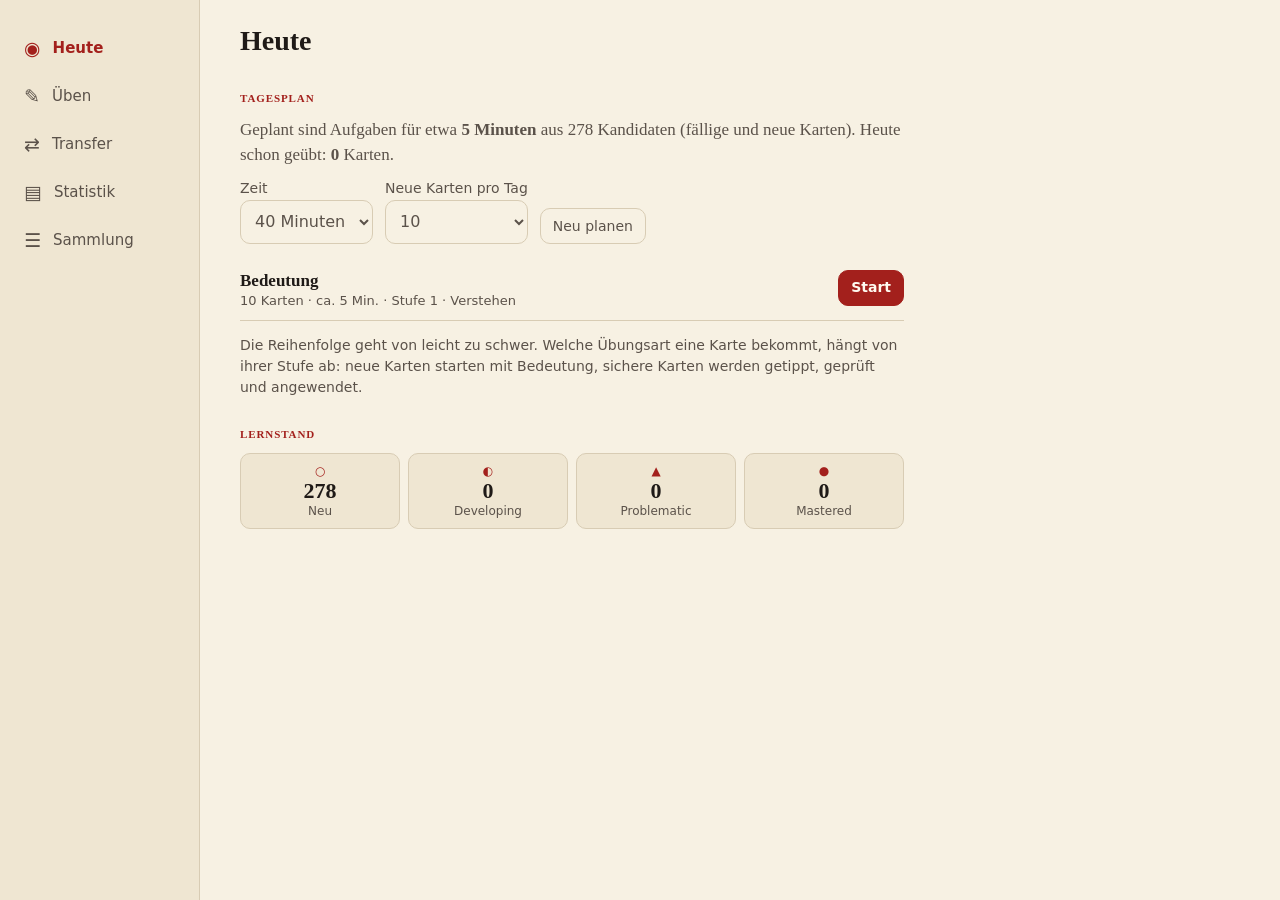
==== index.html @ 661357b9 "Schritt 3: Grundgerüst, Navigation, Tagesplan und Übungen Stufe 1 bis 4 Co-Authored-By: Claude Opus " ====
<!doctype html>
<html lang="de">
<head>
  <meta charset="utf-8">
  <meta name="viewport" content="width=device-width, initial-scale=1, viewport-fit=cover">
  <meta name="color-scheme" content="light dark">
  <meta name="apple-mobile-web-app-capable" content="yes">
  <meta name="apple-mobile-web-app-title" content="Word Bank">
  <title>Word Bank Trainer</title>
  <link rel="stylesheet" href="css/tokens.css">
  <link rel="stylesheet" href="css/base.css">
  <link rel="stylesheet" href="css/components.css">
  <script type="module" src="js/main.js"></script>
</head>
<body>
  <nav id="tabs" aria-label="Bereiche"></nav>
  <main id="view"><p class="hint">Lade …</p></main>
</body>
</html>
---- css/tokens.css ----
/* Farben und Maße. Hell: Papier und Tinte; dunkel nach Systemeinstellung. */
:root {
  --paper: #f7f1e3;
  --paper-2: #efe6d2;
  --ink: #1f1a17;
  --ink-2: #5b524a;
  --line: #d8ccb4;
  --accent: #a3201c;
  --accent-ink: #fffaf0;
  --good: #2f6b3a;
  --good-bg: #e3eedb;
  --bad: #a3201c;
  --bad-bg: #f6dcd6;
  --mark: #f3dc9a;

  --serif: "Iowan Old Style", "Palatino Linotype", Palatino, Georgia, "Times New Roman", serif;
  --sans: -apple-system, BlinkMacSystemFont, "Segoe UI", system-ui, sans-serif;

  --radius: 10px;
  --gutter: 16px;
  --nav-h: 58px;
  --tap: 44px;
}

@media (prefers-color-scheme: dark) {
  :root {
    --paper: #1b1815;
    --paper-2: #262220;
    --ink: #ece4d4;
    --ink-2: #b0a593;
    --line: #3d3631;
    --accent: #e0645a;
    --accent-ink: #1b1815;
    --good: #8fc79a;
    --good-bg: #213326;
    --bad: #f0857b;
    --bad-bg: #3a2220;
    --mark: #5a4a1e;
  }
}
---- css/base.css ----
/* Grundlayout: Inhalt mittig, Reiterleiste unten; auf breiten Bildschirmen links. */
*, *::before, *::after { box-sizing: border-box; }

html { -webkit-text-size-adjust: 100%; }

body {
  margin: 0;
  background: var(--paper);
  color: var(--ink);
  font: 17px/1.5 var(--serif);
  min-height: 100vh;
}

main {
  max-width: 680px;
  margin: 0 auto;
  padding: calc(env(safe-area-inset-top) + 12px) var(--gutter) calc(var(--nav-h) + env(safe-area-inset-bottom) + 24px);
}

h1 { font-size: 28px; margin: 8px 0 12px; font-weight: 600; }
h2 { font-size: 15px; margin: 24px 0 8px; font-variant: small-caps; letter-spacing: .06em; color: var(--accent); font-weight: 600; text-transform: lowercase; }

button, select, input, textarea { font: inherit; color: inherit; }

#tabs {
  position: fixed;
  left: 0; right: 0; bottom: 0;
  display: flex;
  background: var(--paper-2);
  border-top: 1px solid var(--line);
  padding-bottom: env(safe-area-inset-bottom);
  z-index: 10;
}
#tabs a {
  flex: 1;
  min-height: var(--nav-h);
  display: flex; flex-direction: column; align-items: center; justify-content: center; gap: 2px;
  color: var(--ink-2);
  text-decoration: none;
  font: 11px/1.2 var(--sans);
}
#tabs a .ico { font-size: 19px; line-height: 1; }
#tabs a[aria-current="page"] { color: var(--accent); font-weight: 600; }

@media (min-width: 900px) {
  body { display: grid; grid-template-columns: 200px 1fr; }
  #tabs {
    position: sticky; top: 0; height: 100vh;
    flex-direction: column; justify-content: flex-start;
    border-top: 0; border-right: 1px solid var(--line);
    padding: 24px 0;
  }
  #tabs a { flex: 0 0 auto; flex-direction: row; justify-content: flex-start; gap: 12px; padding: 0 24px; font-size: 15px; min-height: 48px; }
  main { padding-bottom: 48px; margin: 0; width: 100%; max-width: 720px; padding-left: 40px; }
}
---- css/components.css ----
/* Bausteine: Karten, Knöpfe, Optionen, Eingaben, Rückmeldungen, Tagesplan. */

button {
  min-height: var(--tap);
  padding: 8px 16px;
  border: 1px solid var(--line);
  border-radius: var(--radius);
  background: var(--paper);
  cursor: pointer;
  font-family: var(--sans);
  font-size: 15px;
}
button:disabled { opacity: .5; cursor: default; }
button.primary { background: var(--accent); border-color: var(--accent); color: var(--accent-ink); font-weight: 600; }
button.small { min-height: 36px; padding: 6px 12px; font-size: 14px; }
button:focus-visible, a:focus-visible, select:focus-visible, input:focus-visible, textarea:focus-visible, .flip:focus-visible {
  outline: 2px solid var(--accent); outline-offset: 2px;
}

select, input[type="text"], textarea {
  min-height: var(--tap);
  border: 1px solid var(--line);
  border-radius: var(--radius);
  background: var(--paper);
  padding: 8px 10px;
  font-size: 16px; /* verhindert das Zoomen in iOS */
}
textarea { width: 100%; min-height: 120px; resize: vertical; margin: 8px 0; }

.btnrow { display: flex; gap: 8px; flex-wrap: wrap; margin-top: 12px; }
.btnrow > button { flex: 1 1 auto; }

.controls { display: flex; flex-wrap: wrap; gap: 12px; align-items: flex-end; margin: 12px 0; font: 14px var(--sans); color: var(--ink-2); }
.controls label { display: flex; flex-direction: column; gap: 4px; }

.card {
  background: var(--paper-2);
  border: 1px solid var(--line);
  border-radius: var(--radius);
  padding: 16px;
  margin: 8px 0;
}
.card.flip { cursor: pointer; display: block; }

.chip {
  display: inline-block;
  font: 600 12px/1.4 var(--sans);
  font-variant: small-caps;
  letter-spacing: .06em;
  text-transform: lowercase;
  color: var(--accent);
}
.tag { display: inline-block; font: 13px var(--sans); color: var(--ink-2); border: 1px solid var(--line); border-radius: 999px; padding: 2px 10px; }

.term { font-size: 28px; font-weight: 600; margin: 6px 0; }
.term.small { font-size: 22px; }
.de { font-size: 19px; margin: 6px 0; }
.prompt { color: var(--ink-2); margin: 6px 0; }
.sentence { font-size: 19px; margin: 10px 0; }
.note { font: 14px/1.5 var(--sans); color: var(--ink-2); border-left: 3px solid var(--line); padding-left: 10px; }
.own { white-space: pre-wrap; }
.hint { font: 14px/1.5 var(--sans); color: var(--ink-2); }
.progress { font: 13px var(--sans); color: var(--ink-2); margin: 0 0 4px; }

.blank { display: inline-block; width: 4.5em; border-bottom: 2px solid var(--ink); vertical-align: baseline; margin: 0 2px; }
mark { background: var(--mark); color: inherit; padding: 0 3px; border-radius: 3px; }

.opts { display: grid; gap: 8px; margin: 12px 0; }
.opt { display: flex; gap: 12px; align-items: center; text-align: left; font-family: var(--serif); font-size: 17px; }
.opt .k { font: 600 12px var(--sans); color: var(--ink-2); border: 1px solid var(--line); border-radius: 6px; min-width: 22px; text-align: center; }
.opt.good { background: var(--good-bg); border-color: var(--good); opacity: 1; }
.opt.bad { background: var(--bad-bg); border-color: var(--bad); opacity: 1; }

.answer { display: flex; gap: 8px; align-items: center; flex-wrap: wrap; margin: 12px 0; }
.answer input { flex: 1 1 160px; }

.feedback { border-radius: var(--radius); padding: 10px 12px; margin: 12px 0; font: 15px/1.5 var(--sans); }
.feedback.good { background: var(--good-bg); color: var(--good); }
.feedback.bad { background: var(--bad-bg); color: var(--bad); }

.msg { font: 14px var(--sans); color: var(--ink-2); min-height: 1em; }
.msg.ok { color: var(--good); }
.msg.err { color: var(--bad); }

.summary { background: var(--paper-2); border: 1px solid var(--line); border-radius: var(--radius); padding: 16px; }

.easyrow { margin-top: 24px; text-align: center; }
.easyrow button { border: 0; background: none; color: var(--ink-2); font-size: 13px; text-decoration: underline; min-height: 36px; }

.sessionbar { display: flex; align-items: center; justify-content: space-between; gap: 12px; }

.lvl { margin-top: 16px; }
.modes { display: flex; flex-wrap: wrap; gap: 8px; }
.mode.on { background: var(--ink); color: var(--paper); border-color: var(--ink); }

.block { display: flex; align-items: center; justify-content: space-between; gap: 12px; padding: 12px 0; border-bottom: 1px solid var(--line); }
.block .meta { display: flex; flex-direction: column; }
.block .meta span { font: 13px var(--sans); color: var(--ink-2); }

.tiles { display: grid; grid-template-columns: repeat(4, 1fr); gap: 8px; }
.tile { background: var(--paper-2); border: 1px solid var(--line); border-radius: var(--radius); padding: 10px 6px; display: flex; flex-direction: column; align-items: center; font: 12px var(--sans); color: var(--ink-2); }
.tile strong { font: 600 22px var(--serif); color: var(--ink); }
.tile .sym { color: var(--accent); }
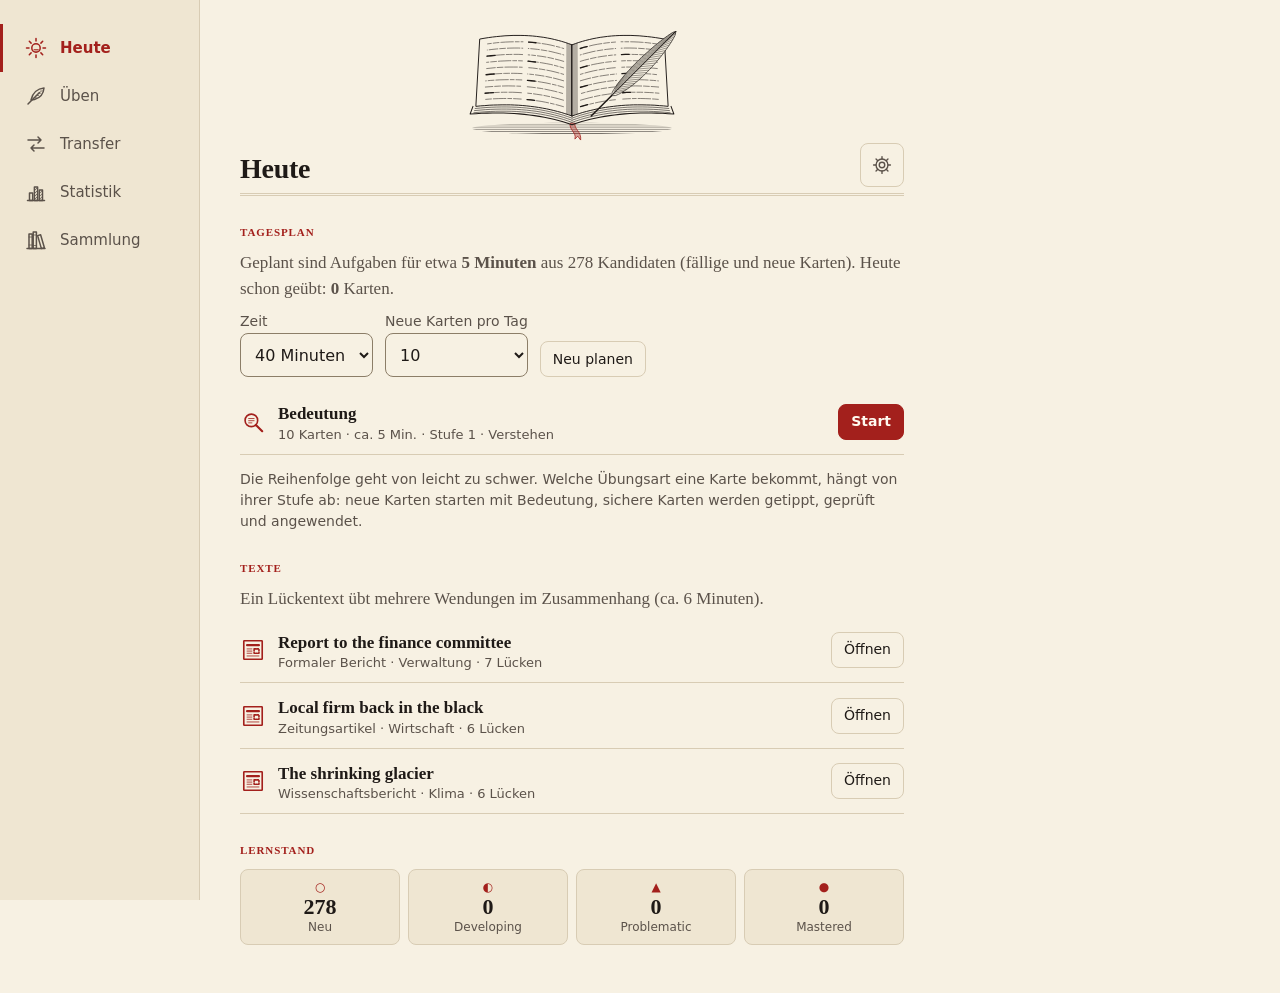
==== commit 972f47ad: "Schritt 7: Design „Wörterbuch“ und iPhone-Feinschliff Co-Authored-By: Claude Opus 5.5 <noreply@anthr" ====
--- a/index.html
+++ b/index.html
@@ -4,7 +4,10 @@
   <meta charset="utf-8">
   <meta name="viewport" content="width=device-width, initial-scale=1, viewport-fit=cover">
   <meta name="color-scheme" content="light dark">
+  <meta name="theme-color" content="#f7f1e3" media="(prefers-color-scheme: light)">
+  <meta name="theme-color" content="#1b1815" media="(prefers-color-scheme: dark)">
   <meta name="apple-mobile-web-app-capable" content="yes">
+  <meta name="apple-mobile-web-app-status-bar-style" content="default">
   <meta name="apple-mobile-web-app-title" content="Word Bank">
   <title>Word Bank Trainer</title>
   <link rel="stylesheet" href="css/tokens.css">
--- a/css/tokens.css
+++ b/css/tokens.css
@@ -1,10 +1,13 @@
-/* Farben und Maße. Hell: Papier und Tinte; dunkel nach Systemeinstellung. */
+/* Farben und Maße im Stil „Wörterbuch“: cremefarbenes Papier, Tintenschwarz, rote Akzente.
+   Dunkel nach Systemeinstellung. Alle Textfarben erreichen auf beiden Papiertönen mindestens 4,5:1,
+   --field (Ränder von Eingabefeldern) mindestens 3:1. */
 :root {
   --paper: #f7f1e3;
   --paper-2: #efe6d2;
   --ink: #1f1a17;
   --ink-2: #5b524a;
   --line: #d8ccb4;
+  --field: #8c7e68;
   --accent: #a3201c;
   --accent-ink: #fffaf0;
   --good: #2f6b3a;
@@ -12,14 +15,17 @@
   --bad: #a3201c;
   --bad-bg: #f6dcd6;
   --mark: #f3dc9a;
+  --press: rgba(31, 26, 23, .07);
 
   --serif: "Iowan Old Style", "Palatino Linotype", Palatino, Georgia, "Times New Roman", serif;
   --sans: -apple-system, BlinkMacSystemFont, "Segoe UI", system-ui, sans-serif;
 
-  --radius: 10px;
+  --radius: 8px;
   --gutter: 16px;
   --nav-h: 58px;
   --tap: 44px;
+
+  color-scheme: light;
 }
 
 @media (prefers-color-scheme: dark) {
@@ -29,6 +35,7 @@
     --ink: #ece4d4;
     --ink-2: #b0a593;
     --line: #3d3631;
+    --field: #776b5d;
     --accent: #e0645a;
     --accent-ink: #1b1815;
     --good: #8fc79a;
@@ -36,5 +43,8 @@
     --bad: #f0857b;
     --bad-bg: #3a2220;
     --mark: #5a4a1e;
+    --press: rgba(236, 228, 212, .08);
+
+    color-scheme: dark;
   }
 }
--- a/css/base.css
+++ b/css/base.css
@@ -1,35 +1,57 @@
 /* Grundlayout: Inhalt mittig, Reiterleiste unten; auf breiten Bildschirmen links. */
 *, *::before, *::after { box-sizing: border-box; }
 
-html { -webkit-text-size-adjust: 100%; }
+html {
+  -webkit-text-size-adjust: 100%;
+  text-size-adjust: 100%;
+  -webkit-tap-highlight-color: transparent;
+  background: var(--paper); /* auch beim Überscrollen auf dem iPhone */
+}
 
 body {
   margin: 0;
   background: var(--paper);
   color: var(--ink);
   font: 17px/1.5 var(--serif);
+  font-variant-numeric: oldstyle-nums;
   min-height: 100vh;
+  min-height: 100dvh;
 }
 
 main {
   max-width: 680px;
   margin: 0 auto;
-  padding: calc(env(safe-area-inset-top) + 12px) var(--gutter) calc(var(--nav-h) + env(safe-area-inset-bottom) + 24px);
+  padding-top: calc(env(safe-area-inset-top) + 12px);
+  padding-right: max(var(--gutter), env(safe-area-inset-right));
+  padding-bottom: calc(var(--nav-h) + env(safe-area-inset-bottom) + 24px);
+  padding-left: max(var(--gutter), env(safe-area-inset-left));
 }
 
-h1 { font-size: 28px; margin: 8px 0 12px; font-weight: 600; }
+h1 { font-size: 28px; line-height: 1.2; margin: 8px 0 12px; font-weight: 600; letter-spacing: -.01em; }
 h2 { font-size: 15px; margin: 24px 0 8px; font-variant: small-caps; letter-spacing: .06em; color: var(--accent); font-weight: 600; text-transform: lowercase; }
+h3 { font-size: 17px; margin: 20px 0 4px; }
+
+/* Kolumnentitel: Seitentitel mit Doppellinie wie im Wörterbuch */
+main > h1, main > .sessionbar {
+  border-bottom: 3px double var(--line);
+  padding-bottom: 6px;
+  margin-bottom: 12px;
+}
 
 button, select, input, textarea { font: inherit; color: inherit; }
+code { font-size: 14px; }
 
+/* Reiterleiste */
 #tabs {
   position: fixed;
   left: 0; right: 0; bottom: 0;
   display: flex;
   background: var(--paper-2);
   border-top: 1px solid var(--line);
-  padding-bottom: env(safe-area-inset-bottom);
+  padding: 0 env(safe-area-inset-right) env(safe-area-inset-bottom) env(safe-area-inset-left);
   z-index: 10;
+  -webkit-user-select: none;
+  user-select: none;
 }
 #tabs a {
   flex: 1;
@@ -38,9 +60,12 @@
   color: var(--ink-2);
   text-decoration: none;
   font: 11px/1.2 var(--sans);
+  touch-action: manipulation;
+  -webkit-touch-callout: none;
 }
-#tabs a .ico { font-size: 19px; line-height: 1; }
+#tabs a .picto { width: 24px; height: 24px; }
 #tabs a[aria-current="page"] { color: var(--accent); font-weight: 600; }
+#tabs a:active { background: var(--press); }
 
 @media (min-width: 900px) {
   body { display: grid; grid-template-columns: 200px 1fr; }
@@ -51,5 +76,10 @@
     padding: 24px 0;
   }
   #tabs a { flex: 0 0 auto; flex-direction: row; justify-content: flex-start; gap: 12px; padding: 0 24px; font-size: 15px; min-height: 48px; }
+  #tabs a[aria-current="page"] { box-shadow: inset 3px 0 0 var(--accent); }
   main { padding-bottom: 48px; margin: 0; width: 100%; max-width: 720px; padding-left: 40px; }
 }
+
+@media (prefers-reduced-motion: reduce) {
+  *, *::before, *::after { animation: none !important; transition: none !important; }
+}
--- a/css/components.css
+++ b/css/components.css
@@ -1,38 +1,79 @@
-/* Bausteine: Karten, Knöpfe, Optionen, Eingaben, Rückmeldungen, Tagesplan. */
-
-button {
+/* Bausteine, nach Bereichen geordnet:
+   1 Bilder · 2 Knöpfe · 3 Eingaben · 4 Anordnung · 5 Wörterbucheintrag · 6 Übungen
+   7 Auswahl und Tagesplan · 8 Listen und Aufklapper · 9 Texte · 10 Transfer · 11 Statistik
+   12 Sammlung · 13 Einstellungen */
+
+/* 1 · Piktogramme (js/core/icons.js) und Kupferstiche (js/core/art.js) */
+.picto { width: 20px; height: 20px; flex: none; vertical-align: middle; }
+.withicon { display: flex; align-items: center; gap: 10px; }
+.withicon .picto { width: 28px; height: 28px; color: var(--accent); }
+.art { display: block; color: var(--ink); margin: 0 auto; }
+.art .bg { fill: var(--art-bg, var(--paper)); }
+.art-book { width: min(100%, 250px); margin-top: 4px; }
+.art-hourglass { width: 72px; margin-bottom: 8px; }
+.art-inkwell { width: 96px; margin-bottom: 8px; }
+
+/* 2 · Knöpfe und Links, die wie Knöpfe aussehen */
+button, a.btnlink {
   min-height: var(--tap);
   padding: 8px 16px;
   border: 1px solid var(--line);
   border-radius: var(--radius);
   background: var(--paper);
+  color: var(--ink);
   cursor: pointer;
-  font-family: var(--sans);
-  font-size: 15px;
-}
+  font: 15px/1.25 var(--sans);
+  touch-action: manipulation;         /* kein Doppeltipp-Zoom */
+  -webkit-user-select: none;
+  user-select: none;
+  -webkit-touch-callout: none;
+  transition: background-color .12s, transform .08s;
+}
+button:active:not(:disabled), a.btnlink:active { background-color: var(--press); transform: scale(.98); }
 button:disabled { opacity: .5; cursor: default; }
 button.primary { background: var(--accent); border-color: var(--accent); color: var(--accent-ink); font-weight: 600; }
-button.small { min-height: 36px; padding: 6px 12px; font-size: 14px; }
-button:focus-visible, a:focus-visible, select:focus-visible, input:focus-visible, textarea:focus-visible, .flip:focus-visible {
-  outline: 2px solid var(--accent); outline-offset: 2px;
-}
-
-select, input[type="text"], textarea {
+button.primary:active:not(:disabled) { background: var(--accent); filter: brightness(.92); }
+button.small, a.btnlink { min-height: 36px; padding: 6px 12px; font-size: 14px; }
+a.btnlink { display: inline-flex; align-items: center; justify-content: center; gap: 6px; text-decoration: none; }
+button.iconbtn, a.iconbtn { min-width: var(--tap); min-height: var(--tap); padding: 0; display: inline-flex; align-items: center; justify-content: center; }
+button.iconbtn .picto { width: 20px; height: 20px; color: var(--accent); }
+a.iconbtn .picto { width: 22px; height: 22px; color: var(--ink-2); }
+button.toggle[aria-pressed="false"] .picto { opacity: .4; }
+:focus-visible { outline: 2px solid var(--accent); outline-offset: 2px; }
+
+/* 3 · Eingaben: 16px, sonst zoomt iOS beim Antippen hinein */
+select, input[type="text"], input[type="search"], textarea, .form input {
   min-height: var(--tap);
-  border: 1px solid var(--line);
+  border: 1px solid var(--field);
   border-radius: var(--radius);
   background: var(--paper);
+  color: var(--ink);
   padding: 8px 10px;
-  font-size: 16px; /* verhindert das Zoomen in iOS */
-}
-textarea { width: 100%; min-height: 120px; resize: vertical; margin: 8px 0; }
-
+  font-size: 16px;
+}
+select { font-family: var(--sans); }
+input[type="search"] { width: 100%; }
+textarea { width: 100%; min-height: 120px; resize: vertical; margin: 8px 0; line-height: 1.5; }
+textarea.mid { min-height: 72px; }
+textarea.tall { min-height: 240px; }
+select:focus, input:focus, textarea:focus { border-color: var(--accent); }
+input[type="checkbox"], input[type="radio"] { width: 20px; height: 20px; accent-color: var(--accent); flex: none; margin: 0; }
+input[type="range"] { width: 100%; accent-color: var(--accent); min-height: var(--tap); }
+input[type="file"] { font: 14px var(--sans); margin-top: 6px; max-width: 100%; }
+label.check { display: flex; align-items: center; gap: 10px; min-height: var(--tap); font: 15px var(--sans); }
+.field { display: block; margin-top: 12px; font: 14px var(--sans); color: var(--ink-2); }
+
+/* 4 · Anordnung */
 .btnrow { display: flex; gap: 8px; flex-wrap: wrap; margin-top: 12px; }
 .btnrow > button { flex: 1 1 auto; }
-
 .controls { display: flex; flex-wrap: wrap; gap: 12px; align-items: flex-end; margin: 12px 0; font: 14px var(--sans); color: var(--ink-2); }
 .controls label { display: flex; flex-direction: column; gap: 4px; }
-
+.controls label.grow { flex: 1 1 200px; }
+.sessionbar { display: flex; align-items: center; justify-content: space-between; gap: 12px; }
+.sessionbar h1 { margin: 8px 0 0; min-width: 0; overflow-wrap: anywhere; font-size: clamp(22px, 6.4vw, 28px); }
+.sessionbar .acts { display: flex; gap: 8px; align-items: center; flex: none; }
+
+/* 5 · Wörterbucheintrag: Stichwort fett, Beispiele kursiv, Etiketten in Kapitälchen */
 .card {
   background: var(--paper-2);
   border: 1px solid var(--line);
@@ -40,64 +81,153 @@
   padding: 16px;
   margin: 8px 0;
 }
-.card.flip { cursor: pointer; display: block; }
-
+.card.flip { cursor: pointer; display: block; -webkit-user-select: none; user-select: none; }
+.card.flip:active { background-color: var(--press); }
 .chip {
-  display: inline-block;
+  display: inline-flex;
+  align-items: center;
+  gap: 5px;
   font: 600 12px/1.4 var(--sans);
   font-variant: small-caps;
   letter-spacing: .06em;
   text-transform: lowercase;
   color: var(--accent);
 }
-.tag { display: inline-block; font: 13px var(--sans); color: var(--ink-2); border: 1px solid var(--line); border-radius: 999px; padding: 2px 10px; }
-
-.term { font-size: 28px; font-weight: 600; margin: 6px 0; }
+.chip .picto { width: 16px; height: 16px; }
+.term { font-size: 28px; line-height: 1.2; font-weight: 700; margin: 8px 0 6px; letter-spacing: -.01em; overflow-wrap: anywhere; }
 .term.small { font-size: 22px; }
 .de { font-size: 19px; margin: 6px 0; }
 .prompt { color: var(--ink-2); margin: 6px 0; }
-.sentence { font-size: 19px; margin: 10px 0; }
+.sentence { font-size: 19px; font-style: italic; margin: 10px 0; }
+.sentence:not(.own)::before { content: "▸ "; color: var(--accent); font-style: normal; }
+.sentence.own { font-style: normal; }
+.blank { display: inline-block; width: 4.5em; border-bottom: 2px solid var(--ink); vertical-align: baseline; margin: 0 2px; }
+mark { background: var(--mark); color: inherit; padding: 0 3px; border-radius: 3px; font-style: normal; font-weight: 600; }
 .note { font: 14px/1.5 var(--sans); color: var(--ink-2); border-left: 3px solid var(--line); padding-left: 10px; }
+/* Register wie ein Wörterbuch-Etikett: kursiv in Kapitälchen */
+.tag { display: inline-block; font: italic 15px var(--serif); font-variant: small-caps; letter-spacing: .03em; color: var(--ink-2); }
 .own { white-space: pre-wrap; }
 .hint { font: 14px/1.5 var(--sans); color: var(--ink-2); }
-.progress { font: 13px var(--sans); color: var(--ink-2); margin: 0 0 4px; }
-
-.blank { display: inline-block; width: 4.5em; border-bottom: 2px solid var(--ink); vertical-align: baseline; margin: 0 2px; }
-mark { background: var(--mark); color: inherit; padding: 0 3px; border-radius: 3px; }
-
+.progress { font: 13px var(--sans); color: var(--ink-2); margin: 0 0 4px; font-variant-numeric: tabular-nums; }
+
+/* 6 · Übungen */
 .opts { display: grid; gap: 8px; margin: 12px 0; }
-.opt { display: flex; gap: 12px; align-items: center; text-align: left; font-family: var(--serif); font-size: 17px; }
-.opt .k { font: 600 12px var(--sans); color: var(--ink-2); border: 1px solid var(--line); border-radius: 6px; min-width: 22px; text-align: center; }
+.opt { display: flex; gap: 12px; align-items: center; text-align: left; font: 17px/1.35 var(--serif); padding: 10px 12px; }
+.opt .k { font: 600 12px var(--sans); color: var(--ink-2); border: 1px solid var(--line); border-radius: 6px; min-width: 22px; text-align: center; flex: none; }
 .opt.good { background: var(--good-bg); border-color: var(--good); opacity: 1; }
 .opt.bad { background: var(--bad-bg); border-color: var(--bad); opacity: 1; }
 
-.answer { display: flex; gap: 8px; align-items: center; flex-wrap: wrap; margin: 12px 0; }
-.answer input { flex: 1 1 160px; }
-
-.feedback { border-radius: var(--radius); padding: 10px 12px; margin: 12px 0; font: 15px/1.5 var(--sans); }
+/* Etikett über dem Feld, Feld und „Prüfen“ nebeneinander */
+.answer { display: grid; grid-template-columns: 1fr auto; gap: 6px 8px; align-items: center; margin: 12px 0; }
+.answer label { grid-column: 1 / -1; }
+.answer input { min-width: 0; width: 100%; }
+
+.feedback { border-radius: var(--radius); padding: 10px 12px; margin: 12px 0; font: 15px/1.5 var(--sans); animation: appear .18s ease-out; }
 .feedback.good { background: var(--good-bg); color: var(--good); }
 .feedback.bad { background: var(--bad-bg); color: var(--bad); }
+@keyframes appear { from { opacity: 0; transform: translateY(-3px); } }
+
+.chk { margin: 6px 0; font: 15px/1.5 var(--sans); }
+.chk b { display: inline-block; min-width: 1.2em; }
+.chk.good b { color: var(--good); }
+.chk.bad b { color: var(--bad); }
+.chk .own { font-family: var(--serif); color: var(--ink); }
 
 .msg { font: 14px var(--sans); color: var(--ink-2); min-height: 1em; }
 .msg.ok { color: var(--good); }
 .msg.err { color: var(--bad); }
 
-.summary { background: var(--paper-2); border: 1px solid var(--line); border-radius: var(--radius); padding: 16px; }
-
+#next { margin-top: 12px; }
+.speakbtn { display: inline-flex; align-items: center; gap: 6px; margin: 12px 0 0 8px; vertical-align: top; }
+.speakbtn:first-child, .card > .speakbtn:only-of-type { margin-left: 0; }
+.speakbtn .picto { width: 18px; height: 18px; }
+
+.summary { --art-bg: var(--paper-2); background: var(--paper-2); border: 1px solid var(--line); border-radius: var(--radius); padding: 16px; text-align: center; }
+.summary .btnrow { text-align: left; }
 .easyrow { margin-top: 24px; text-align: center; }
 .easyrow button { border: 0; background: none; color: var(--ink-2); font-size: 13px; text-decoration: underline; min-height: 36px; }
 
-.sessionbar { display: flex; align-items: center; justify-content: space-between; gap: 12px; }
-
+/* 7 · Übungsauswahl und Tagesplan */
 .lvl { margin-top: 16px; }
 .modes { display: flex; flex-wrap: wrap; gap: 8px; }
+.mode { display: inline-flex; align-items: center; gap: 8px; padding-left: 12px; }
+.mode .picto { color: var(--accent); }
 .mode.on { background: var(--ink); color: var(--paper); border-color: var(--ink); }
-
-.block { display: flex; align-items: center; justify-content: space-between; gap: 12px; padding: 12px 0; border-bottom: 1px solid var(--line); }
-.block .meta { display: flex; flex-direction: column; }
+.mode.on .picto { color: inherit; }
+.block { display: flex; align-items: center; gap: 12px; padding: 12px 0; border-bottom: 1px solid var(--line); }
+.block > .picto { width: 26px; height: 26px; color: var(--accent); }
+.block .meta { display: flex; flex-direction: column; flex: 1; min-width: 0; }
 .block .meta span { font: 13px var(--sans); color: var(--ink-2); }
-
 .tiles { display: grid; grid-template-columns: repeat(4, 1fr); gap: 8px; }
-.tile { background: var(--paper-2); border: 1px solid var(--line); border-radius: var(--radius); padding: 10px 6px; display: flex; flex-direction: column; align-items: center; font: 12px var(--sans); color: var(--ink-2); }
-.tile strong { font: 600 22px var(--serif); color: var(--ink); }
+.tile { background: var(--paper-2); border: 1px solid var(--line); border-radius: var(--radius); padding: 10px 4px; display: flex; flex-direction: column; align-items: center; font: 12px var(--sans); color: var(--ink-2); min-width: 0; }
+.tile strong { font: 600 22px var(--serif); color: var(--ink); font-variant-numeric: lining-nums; }
 .tile .sym { color: var(--accent); }
+
+/* 8 · Listen und Aufklapper */
+ul.list { list-style: none; margin: 8px 0 0; padding: 0; display: flex; flex-direction: column; gap: 8px; }
+ul.list li { display: flex; gap: 10px; align-items: center; justify-content: space-between; background: var(--paper-2); border: 1px solid var(--line); border-radius: var(--radius); padding: 10px 12px; }
+ul.list .meta { display: flex; flex-direction: column; gap: 2px; min-width: 0; }
+ul.list .meta strong { overflow-wrap: anywhere; font-weight: 600; }
+ul.list .meta span { font: 13px var(--sans); color: var(--ink-2); }
+ul.list .acts { display: flex; gap: 6px; flex: none; }
+ul.ex { list-style: none; margin: 8px 0; padding: 0; display: flex; flex-direction: column; gap: 6px; }
+ul.ex li { display: flex; gap: 6px 10px; align-items: baseline; flex-wrap: wrap; background: var(--paper-2); border: 1px solid var(--line); border-radius: 6px; padding: 6px 10px; }
+ul.ex .st { font-weight: 700; min-width: 1.2em; color: var(--accent); font-family: var(--sans); }
+ul.ex .de2 { font: 14px var(--sans); color: var(--ink-2); }
+ul.ex .term-s { font-weight: 600; }
+ul.ex select { margin-left: auto; min-height: 36px; padding: 4px 6px; }
+
+details summary { cursor: pointer; list-style: none; -webkit-user-select: none; user-select: none; }
+details summary::-webkit-details-marker { display: none; }
+details.all, details.d { margin-top: 12px; }
+details.all summary, details.d summary { min-height: var(--tap); display: flex; align-items: center; font: 15px var(--sans); color: var(--ink-2); }
+details.d { font: 14px/1.5 var(--sans); color: var(--ink-2); }
+details.sec { border-top: 1px solid var(--line); margin-top: 20px; padding-top: 4px; }
+details.sec > summary { min-height: var(--tap); display: flex; align-items: center; font: 600 15px var(--serif); font-variant: small-caps; letter-spacing: .06em; text-transform: lowercase; color: var(--accent); }
+details > summary::before { content: "▸"; margin-right: 8px; color: var(--accent); }
+details[open] > summary::before { content: "▾"; }
+
+/* 9 · Texte (Stufe 5) */
+h2.ttl { font: 600 22px/1.3 var(--serif); font-variant: normal; text-transform: none; letter-spacing: 0; color: var(--ink); margin: 0 0 10px; }
+.passage { font-size: 19px; line-height: 1.8; background: var(--paper-2); border: 1px solid var(--line); border-top: 3px solid var(--accent); border-radius: var(--radius); padding: 16px; }
+.passage input.gi { display: inline-block; width: 8em; min-height: 0; padding: 0 4px; margin: 0 2px; border-width: 0 0 2px; border-color: var(--field); border-radius: 0; background: transparent; font: inherit; text-align: center; }
+.passage input.gi:focus { border-color: var(--accent); }
+.passage input.gi.good { border-color: var(--good); color: var(--good); }
+.passage input.gi.bad { border-color: var(--bad); color: var(--bad); }
+.passage .num { font: 11px var(--sans); color: var(--ink-2); vertical-align: super; }
+.bank { display: flex; gap: 6px; flex-wrap: wrap; margin: 10px 0; }
+.bank span { border: 1px solid var(--line); border-radius: 6px; padding: 2px 8px; background: var(--paper-2); }
+
+/* 10 · Transfer */
+.timer { font: 600 48px/1.2 var(--serif); text-align: center; margin: 12px 0 4px; font-variant-numeric: lining-nums tabular-nums; }
+pre.pre { white-space: pre-wrap; font: 14px/1.5 var(--sans); background: var(--paper-2); border: 1px solid var(--line); border-radius: var(--radius); padding: 12px; max-height: 320px; overflow: auto; }
+
+/* 11 · Statistik: Säulen mit einer Reihe, Tabellen */
+.bars { display: grid; grid-auto-flow: column; grid-auto-columns: 1fr; gap: 2px; align-items: end; min-height: 124px; margin: 8px 0; }
+.bar { display: flex; flex-direction: column; align-items: center; justify-content: flex-end; gap: 4px; font: 12px var(--sans); color: var(--ink-2); cursor: default; }
+.bar i { display: block; width: min(70%, 28px); min-height: 1px; background: var(--accent); border-radius: 4px 4px 0 0; }
+.bar .v { color: var(--ink); font-variant-numeric: tabular-nums; }
+@media (hover: hover) { .bar:hover i { opacity: .8; } }
+.tablewrap { overflow-x: auto; }
+table { width: 100%; border-collapse: collapse; font: 14px var(--sans); font-variant-numeric: tabular-nums; }
+th, td { text-align: left; padding: 8px 6px; border-bottom: 1px solid var(--line); }
+th { color: var(--ink-2); font-weight: 600; }
+td:not(:first-child), th:not(:first-child) { text-align: right; }
+
+/* 12 · Sammlung */
+ul.lib li { align-items: flex-start; }
+ul.lib .sel { display: flex; align-items: center; min-height: 28px; }
+ul.lib .meta { flex: 1; }
+ul.lib .lvl { color: var(--accent); }
+ul.lib .catline { display: flex; align-items: center; gap: 5px; flex-wrap: wrap; }
+ul.lib .catline .picto { width: 15px; height: 15px; color: var(--accent); }
+ul.lib details.d { margin-top: 2px; }
+ul.lib details.d summary { min-height: 32px; font-size: 14px; }
+ul.lib details.d p { margin: 4px 0; }
+.form { display: grid; gap: 10px; }
+.form label { display: flex; flex-direction: column; gap: 4px; font: 14px var(--sans); color: var(--ink-2); }
+
+/* 13 · Einstellungen */
+ul.voices label.pick { display: flex; align-items: center; gap: 12px; flex: 1; min-width: 0; cursor: pointer; }
+ol.steps { padding-left: 22px; font: 15px/1.5 var(--sans); }
+ol.steps li { margin: 4px 0; }
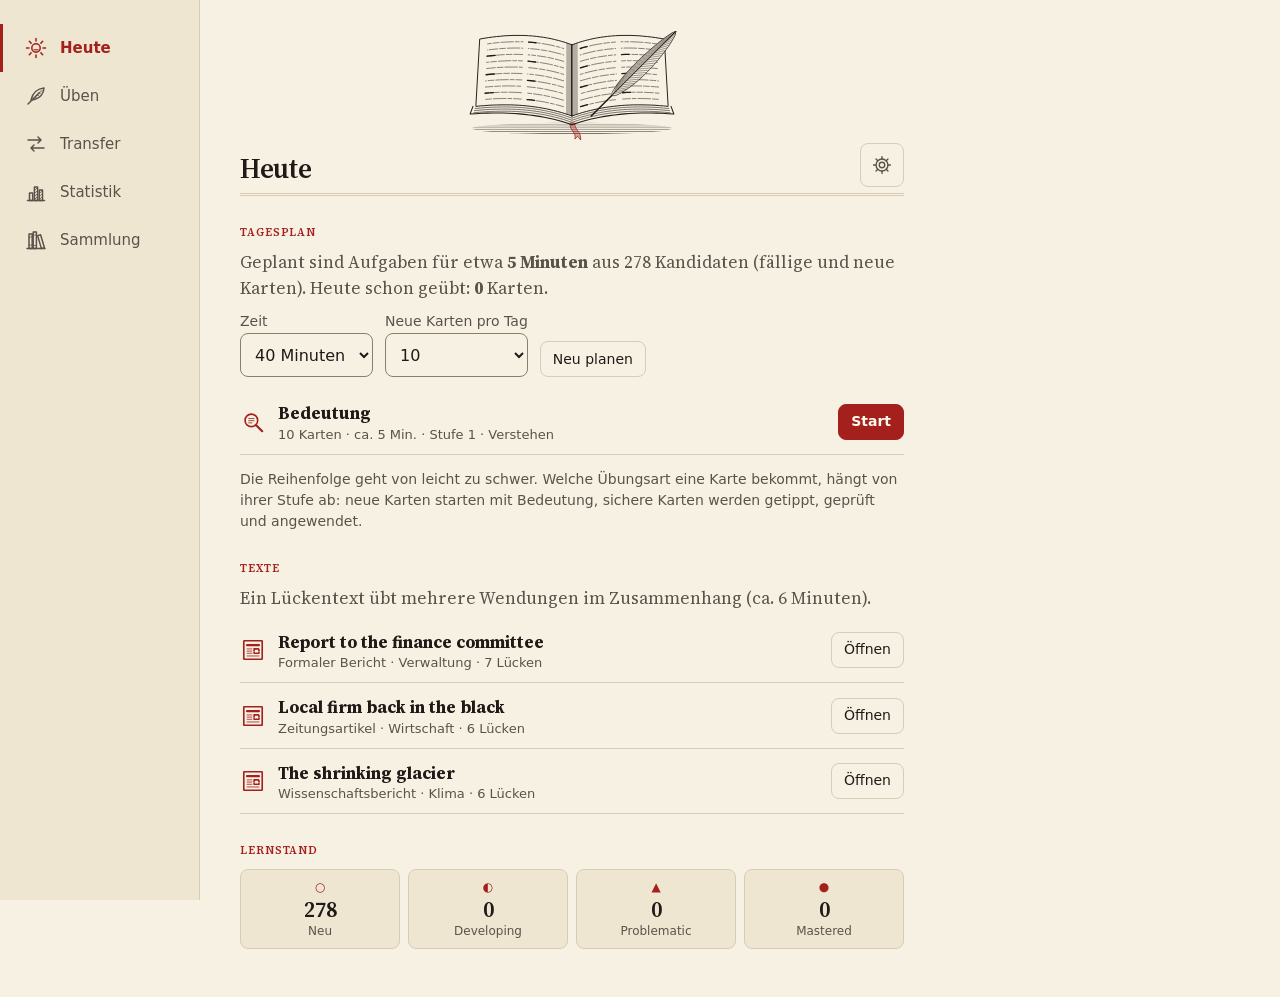
==== commit 2478bf2c: "Schritt 8: Offline-Betrieb mit Service Worker, Manifest, App-Icons und Schrift Source Serif 4 Co-Aut" ====
--- a/index.html
+++ b/index.html
@@ -10,6 +10,10 @@
   <meta name="apple-mobile-web-app-status-bar-style" content="default">
   <meta name="apple-mobile-web-app-title" content="Word Bank">
   <title>Word Bank Trainer</title>
+  <link rel="manifest" href="manifest.webmanifest">
+  <link rel="icon" href="icons/favicon-32.png" sizes="32x32" type="image/png">
+  <link rel="apple-touch-icon" href="icons/apple-touch-icon.png">
+  <link rel="preload" href="fonts/SourceSerif4-latin.woff2" as="font" type="font/woff2" crossorigin>
   <link rel="stylesheet" href="css/tokens.css">
   <link rel="stylesheet" href="css/base.css">
   <link rel="stylesheet" href="css/components.css">
--- a/css/tokens.css
+++ b/css/tokens.css
@@ -1,6 +1,24 @@
 /* Farben und Maße im Stil „Wörterbuch“: cremefarbenes Papier, Tintenschwarz, rote Akzente.
    Dunkel nach Systemeinstellung. Alle Textfarben erreichen auf beiden Papiertönen mindestens 4,5:1,
    --field (Ränder von Eingabefeldern) mindestens 3:1. */
+
+/* Source Serif 4 (SIL Open Font License, fonts/OFL.txt), Teilmenge Latin, variabel 400–700
+   mit optischen Größen. Liegt im Projekt, damit die App offline gleich aussieht. */
+@font-face {
+  font-family: "Source Serif 4";
+  font-style: normal;
+  font-weight: 400 700;
+  font-display: swap;
+  src: url("../fonts/SourceSerif4-latin.woff2") format("woff2");
+}
+@font-face {
+  font-family: "Source Serif 4";
+  font-style: italic;
+  font-weight: 400 700;
+  font-display: swap;
+  src: url("../fonts/SourceSerif4-Italic-latin.woff2") format("woff2");
+}
+
 :root {
   --paper: #f7f1e3;
   --paper-2: #efe6d2;
@@ -17,7 +35,7 @@
   --mark: #f3dc9a;
   --press: rgba(31, 26, 23, .07);
 
-  --serif: "Iowan Old Style", "Palatino Linotype", Palatino, Georgia, "Times New Roman", serif;
+  --serif: "Source Serif 4", "Iowan Old Style", "Palatino Linotype", Palatino, Georgia, "Times New Roman", serif;
   --sans: -apple-system, BlinkMacSystemFont, "Segoe UI", system-ui, sans-serif;
 
   --radius: 8px;
--- a/css/components.css
+++ b/css/components.css
@@ -190,7 +190,7 @@
 /* 9 · Texte (Stufe 5) */
 h2.ttl { font: 600 22px/1.3 var(--serif); font-variant: normal; text-transform: none; letter-spacing: 0; color: var(--ink); margin: 0 0 10px; }
 .passage { font-size: 19px; line-height: 1.8; background: var(--paper-2); border: 1px solid var(--line); border-top: 3px solid var(--accent); border-radius: var(--radius); padding: 16px; }
-.passage input.gi { display: inline-block; width: 8em; min-height: 0; padding: 0 4px; margin: 0 2px; border-width: 0 0 2px; border-color: var(--field); border-radius: 0; background: transparent; font: inherit; text-align: center; }
+.passage input.gi { display: inline-block; width: 6.5em; min-height: 0; padding: 0 4px; margin: 0 2px; border-width: 0 0 2px; border-color: var(--field); border-radius: 0; background: transparent; font: inherit; text-align: center; }
 .passage input.gi:focus { border-color: var(--accent); }
 .passage input.gi.good { border-color: var(--good); color: var(--good); }
 .passage input.gi.bad { border-color: var(--bad); color: var(--bad); }
@@ -231,3 +231,7 @@
 ul.voices label.pick { display: flex; align-items: center; gap: 12px; flex: 1; min-width: 0; cursor: pointer; }
 ol.steps { padding-left: 22px; font: 15px/1.5 var(--sans); }
 ol.steps li { margin: 4px 0; }
+
+/* 14 · Hinweis auf neue Version */
+.toast { position: fixed; left: 16px; right: 16px; margin: 0 auto; bottom: calc(var(--nav-h) + env(safe-area-inset-bottom) + 12px); z-index: 20; display: flex; align-items: center; gap: 12px; background: var(--ink); color: var(--paper); border-radius: var(--radius); padding: 8px 8px 8px 14px; font: 14px var(--sans); box-shadow: 0 4px 16px rgba(0, 0, 0, .2); width: max-content; max-width: calc(100% - 32px); animation: appear .2s ease-out; }
+@media (min-width: 900px) { .toast { bottom: 24px; } }
